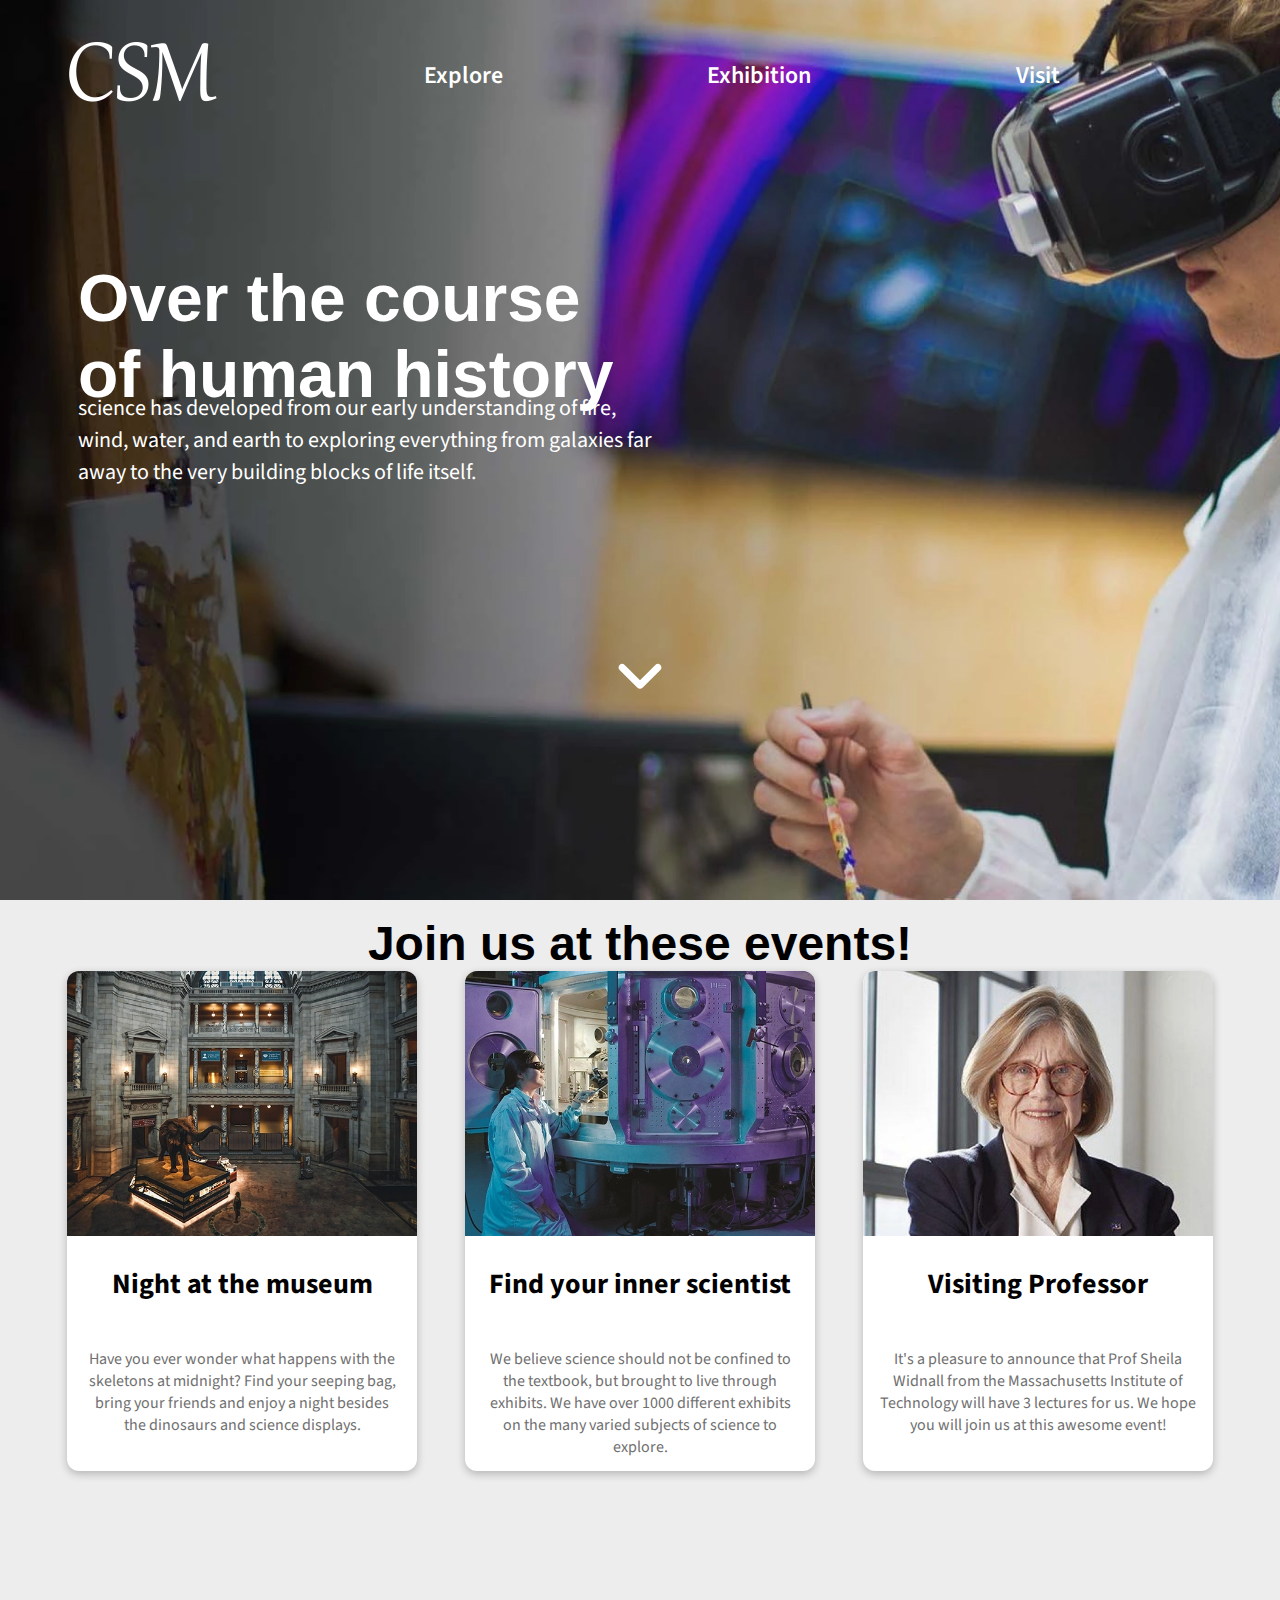
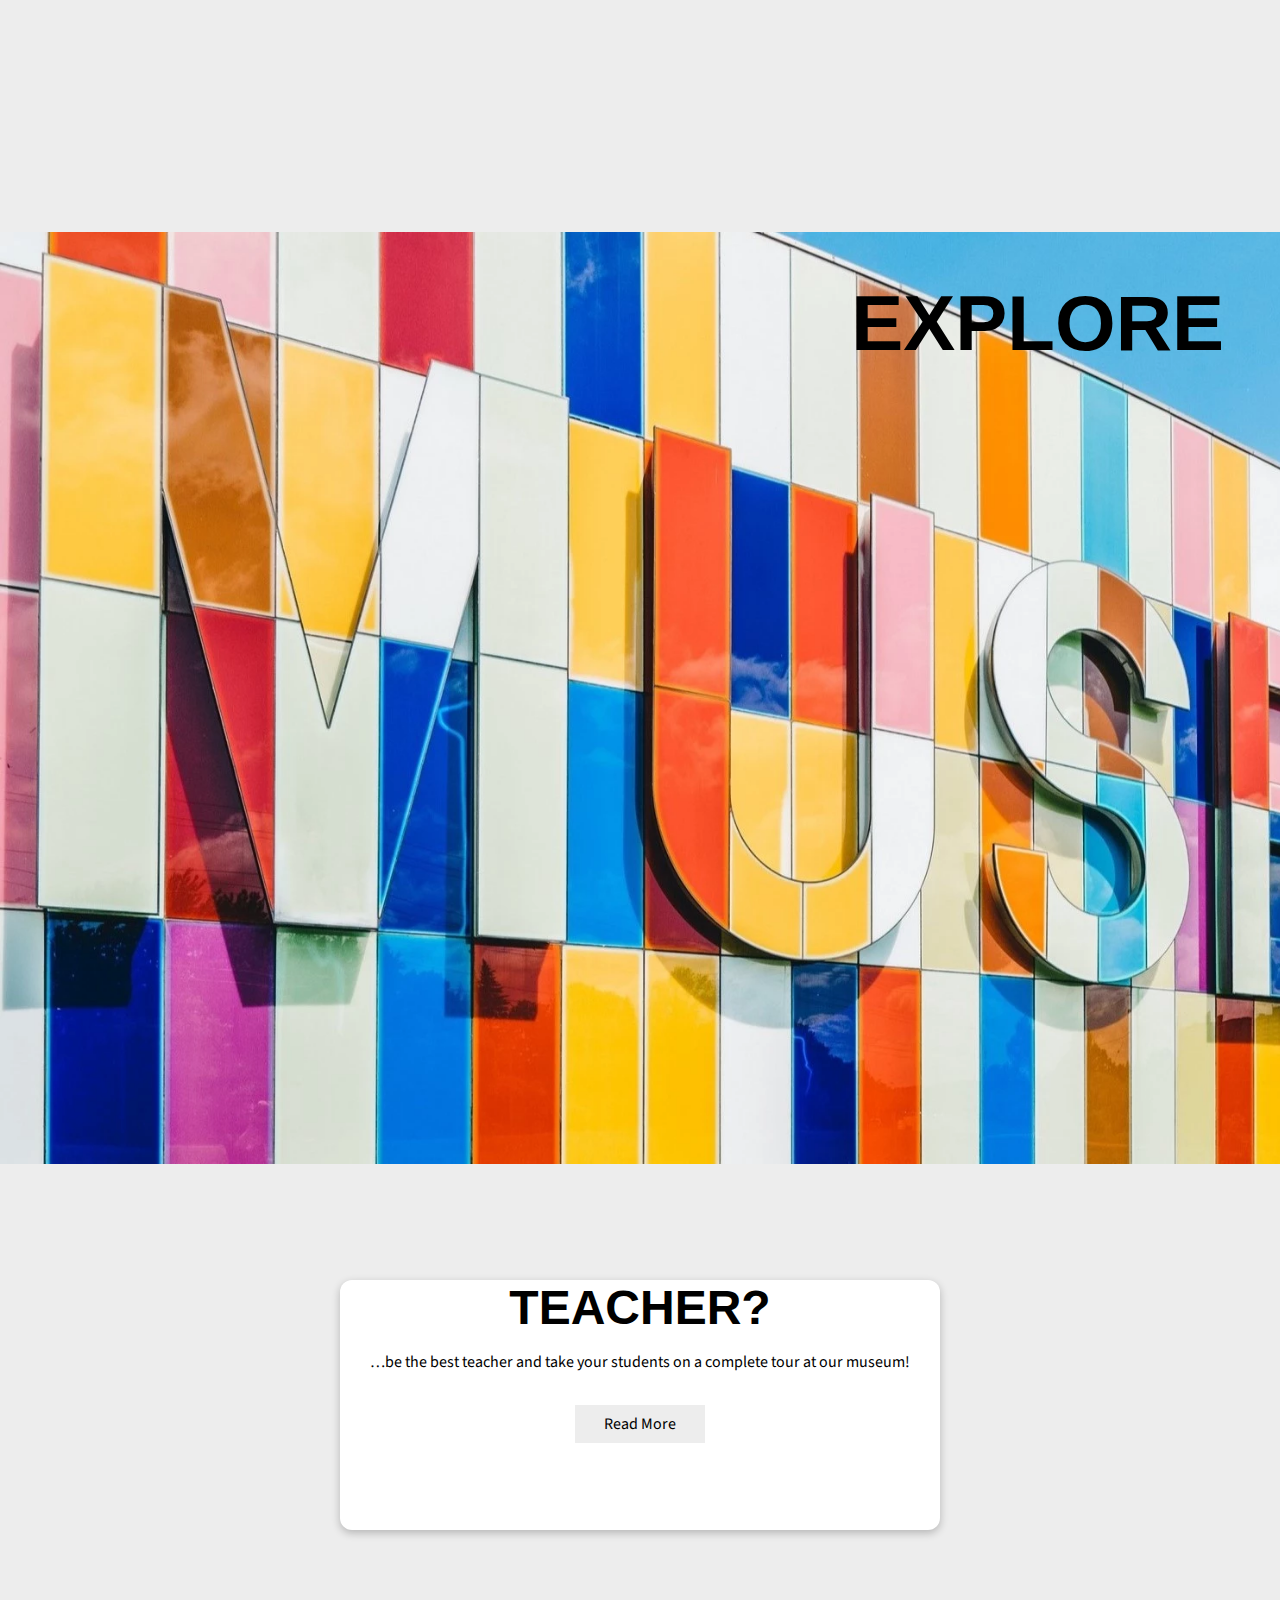
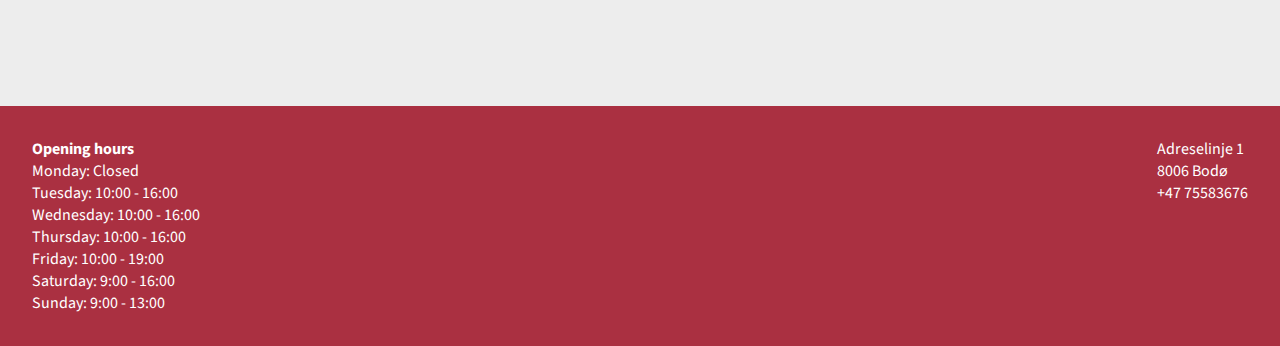
==== index.html @ 7b99c21f "first commit" ====
<!DOCTYPE html>
<html lang="en">

<head>
    <meta charset="UTF-8">
    <meta http-equiv="X-UA-Compatible" content="IE=edge">
    <meta name="viewport" content="width=device-width, initial-scale=1.0">
    <meta name="description" content="Community Science Museum is an active and fun museum in Bodø">
    <title>CSM - Frontpage</title>
    <link rel="stylesheet" href="css/index.css">
    <link href="https://fonts.cdnfonts.com/css/gabriola" rel="stylesheet">
    <link rel="preconnect" href="https://fonts.googleapis.com">
    <link rel="preconnect" href="https://fonts.gstatic.com" crossorigin>
    <link href="https://fonts.googleapis.com/css2?family=Source+Sans+Pro:wght@400;600;700&display=swap"
        rel="stylesheet">
</head>

<body>
    <a class="skip-main" href="#main">Skip to main content</a>

    <header id="fp-profile">
        <div class="page-width">
            <nav>
                <a href="index.html"><img src="images/csm_logo.webp" alt="CSMs logo - To the homepage"></a>
                <ul class="flex main-nav">
                    <li><a href="explore.html">Explore</a></li>
                    <li><a href="#main">Exhibition</a></li>
                    <li><a href="visit.html">Visit</a></li>
                </ul>
            </nav>
            <div class="fp-text">
                <h1>Over the course of human history</h1>
                <p class="ingress">science has developed from our early understanding of fire,
                    wind, water, and earth to exploring everything from
                    galaxies far away to the very building blocks of life itself.</p>
            </div>
            <div class="flex jus-cent">
                <a id="toMain" href="#main">
                    <svg xmlns="http://www.w3.org/2000/svg" viewBox="0 0 448 512">
                        <!--! Font Awesome Pro 6.2.1 by @fontawesome - https://fontawesome.com License - https://fontawesome.com/license (Commercial License) Copyright 2022 Fonticons, Inc. -->
                        <path
                            d="M201.4 374.6c12.5 12.5 32.8 12.5 45.3 0l160-160c12.5-12.5 12.5-32.8 0-45.3s-32.8-12.5-45.3 0L224 306.7 86.6 169.4c-12.5-12.5-32.8-12.5-45.3 0s-12.5 32.8 0 45.3l160 160z" />
                    </svg>
                </a>
            </div>

            </svg>

        </div>
    </header>
    <main>
        <section id="main" class="vh100 text-center">
            <h2>Join us at these events!</h2>
            <div class="flex gap3 jus-cent center mobile-col">
                    <a href="night.html">
                    <div class="card flex column">
                        <img src="images/nightmuseum.webp" width="300"
                            alt="Empty museum at night time with elephant on display">
                        <h3 class="text-center">Night at the museum</h3>
                        <p>Have you ever wonder what happens
                            with the skeletons at midnight?
                            Find your seeping bag, bring your
                            friends and enjoy a night besides
                            the dinosaurs and science displays.</p>
                    </div>
            </a>
            <a href="innerscience.html">
                <div class="card flex column">
                    <img src="images/innerscientist.webp" width="300" alt="Girl looking into a machine">
                    <h3>Find your inner scientist</h3>
                    <p>We believe science should not be
                        confined to the textbook, but brought
                        to live through exhibits. We have over
                        1000 different exhibits on the many
                        varied subjects of science to explore. </p>
                </div>
            </a>
            <a href="professor.html">
                <div class="card flex column">
                    <img src="images/professorShelia.webp" width="300"
                        alt="Professor Sheila Widnall from the Massachusetts Institute of Technology ">
                    <h3>Visiting Professor</h3>
                    <p>It's a pleasure to announce that Prof
                        Sheila Widnall from the Massachusetts
                        Institute of Technology will have
                        3 lectures for us. We hope
                        you will join us at this awesome event!</p>
                </div>
            </a>
            </div>

        </section>
        <section id="explore" class="vh100">
            <a href="explore.html">
                <h2>EXPLORE</h2>
            </a>
        </section>
        <section class="flex jus-cent text-center vh50 center">
            <div class="fp-lower flex gap1 column center">
                <h2>TEACHER?</h2>
                <P>…be the best teacher and take your students on a complete tour at our museum!</P>
                <a href="teachers.html" role="button" class="readmore">Read More</a>
            </div>
        </section>
    </main>
    <footer>
        <div class="page-width flex just-space">
            <div class="footer-col1 flex column">
                <strong>Opening hours</strong>
                <p>Monday: Closed</p>
                <p>Tuesday: 10:00 - 16:00</p>
                <p>Wednesday: 10:00 - 16:00</p>
                <p>Thursday: 10:00 - 16:00</p>
                <p>Friday: 10:00 - 19:00</p>
                <p>Saturday: 9:00 - 16:00</p>
                <p>Sunday: 9:00 - 13:00</p>
            </div>
            <div class="footer-col2">
                <p>Adreselinje 1</p>
                <p>8006 Bodø</p>
                <p>+47 75583676</p>
            </div>
        </div>
    </footer>
</body>

</html>
---- css/index.css ----
html, body {
    margin: 0;
    font-family: 'Source Sans Pro', sans-serif;
    background-color: #ededed;
    scroll-behavior: smooth;
}
* :focus {
    outline: 5px solid #49121a;
}
nav img:hover {
    transform: scale(1.1);}
nav ul li:hover {
    transform: scale(1.2);
}
a.skip-main {
    left:-999px;
    position:absolute;
    top:auto;
    width:1px;
    height:1px;
    overflow:hidden;
    z-index:-999;
}
a.skip-main:focus, a.skip-main:active {
    color: #fff;
    background-color:#000;
    left: auto;
    top: auto;
    width: 30%;
    height: auto;
    overflow:auto;
    margin: 10px 35%;
    padding:5px;
    border-radius: 15px;
    border:4px solid yellow;
    text-align:center;
    font-size:1.2em;
    z-index:999;
}

p { margin:0 }

h1, h2 {
    font-family: 'Gabriola', sans-serif !important;
    margin: 0;
}

h1 {
    font-size: 66px;
}

h2 {
    font-size: 48px;
}

h3 {
    font-size: 28px;
}

iframe { 
    width: 80%;
}

#fp-profile {
    background-image: url(../images/profileVR.webp);
    background-size: cover;
    object-fit: cover;
    min-height: 100vh;
    color: #fff;
}

#fp-profile svg {
    margin-top: 6rem !important;
    fill: #fff;
    width: 50px;
}
.ingress {
    font-size: 22px;
}
.text-black {
    color: #000 !important;
}
.text-white {
    color: #fff !important;
}
.page-width {
    max-width: 1900px;
    margin: 0 auto;
}
.gap1 {
    gap: 1rem;
}
.gap3 {
    gap: 3rem;
}
.p1 {
    padding: 1rem;
}
.p3 {
    padding: 3rem;
}
.w50 {
    width: 50%;
}

.jus-cent {
    justify-content: center;
}
header {
    background-color: #AA3041;
}
nav {
    display: flex;
    align-items: center;
    justify-content: space-between;
    padding: 2rem 2rem;
    margin: 0 2rem;
}

.main-nav {
    justify-content: space-evenly;
    gap: 3rem;
    flex:2;
    font-size: 24px;
    list-style: none;

}
.main-nav a {
    color: #fff;
    text-decoration: none;
    font-weight: 600;
}
.flex {
    display: flex;
}
.flex1 {
    flex: 1;
}
.flex2 {
    flex: 2;
}
.just-space {
    justify-content: space-between;
}
.center {
    align-items: center;
}
.column {
    flex-direction: column;
}

.fp-text {
    /* background-color: #fff; */
    padding: 30px;
    box-sizing: border-box;
    width: 50%;
    margin: 5rem 0rem 2rem 3rem;
}

.fp-text h1 {
    margin-bottom: -20px;
}

.vh100 {
    min-height: 100vh;
    padding: 1rem;
}
.vh50 {
    height: 50vh;
    padding: 1rem;
}
.text-center {
    text-align: center;
}

.card {
    box-sizing: border-box;
    box-shadow: rgba(0, 0, 0, 0.24) 0px 3px 8px;
    border-radius: 0.75rem;
    width: 350px;
    background-color: #fff;
    height: 500px;
    color: #000;
}
.m-t {
    margin-top: 20px;
}
.card img {
    flex-shrink: 0;
    min-width: 100%;
    border-top-left-radius: 0.75rem;
    border-top-right-radius: 0.75rem;
}

.card p {
    padding: 1rem;
    color: #707070;
}
#main a:link {
    text-decoration: none !important;
}

#explore {
    background-image: url(../images/museumfromoutside.webp);
    background-size: cover;
    object-fit: cover;
}

#explore h2 {
    float: right;
    margin: 30px 40px 0 0;
    font-size: 78px;
    color: #000;
    
}
#explore h2:hover {
    color: #fff;
    transform: scale(1.2);
}

.fp-lower {
    border-radius: 0.75rem;
    width: 600px;
    background-color: #fff;
    height: 250px;
    box-shadow: rgba(0, 0, 0, 0.24) 0px 3px 8px;
}
#explore-profile {
    background-image: url(../images/mooneclipse.webp);
    background-size: cover;
    object-fit: cover;
    color: #fff;
}
#explore-profile h1 {
    padding-top: 18rem;
    padding-bottom: 3rem;

}
.explore-box {
    margin: 100px 0 0 0;
    height: 237px;
}

.explore-box:nth-of-type(even) {
    flex-direction: row-reverse;
}
.explore-box img {
    background-color: #000;
    object-fit: cover;
}
.explore-text {
    background-color: #000;
    color: #fff;
    padding: 10px 25px;
    height: 277px;
}
#research {
    background-image: url(../images/manlookinginmicroscope.webp);
    background-size: cover;
}
#teacher {
    background-image: url(../images/skeleton.webp);
    background-size: cover;
}
.readmore {
    width: 130px;
    padding: 0.5rem;
    margin: 1rem 0;
    box-sizing: border-box;
    background-color: #ededed;
    text-align: center;
    text-decoration: none;
    color: #000;
}
.readmore:hover {
    background-color: #AA3041;
    color: #fff;
}

.explore-50 {
    height: 277px;
    color: #fff;
    padding: 10px 25px;
    /* width: 100%; */
}

.explore-small {
    width: 100%;
    margin: 100px 0;
    gap: 1rem;

}
footer {
    color: #fff;
    background-color: #AA3041;
    padding: 2rem;
    margin-top: 60px;
}
.footer-col1, .footer-col2 {
    max-width: 300px;
}

#article {
max-width: 900px;
    margin: 0 auto;
}

#article p{
    font-size: 14px;
}

.nth-row:nth-of-type(even) {
    flex-direction: row-reverse;
}

.nth-row img:nth-of-type(even) {
margin: 0 10px 0 30px;
}

.nth-row img {
    width: 100%;
    margin: 0 30px 0 10;
}
.item {
    flex: 1 1 0px;
}

#research-pf {
    background-image: url(../images/manlookingatcels.webp);
    background-size: cover;
    object-fit: cover;
    min-height: 50vh;
    color: #fff;
    margin-top: -80px;
    background-position:center;
}
.teach-img {
    margin: 50px 0;
}
.ticket-box {
    background-color: #AA3041;
    width: 40%;
    color: #fff;
    padding: 1rem 3rem;
}
.grid {
    display: grid;
    grid-template-columns: 1fr 1fr;
}
.ticket-box a {
    color: #fff;
}
.marg-top {
    margin-top: 40px;
}
.grid-img {
    display: flex;
    align-items: center;
    justify-content: center;
}
.grid-img img {
    max-width: 600px;
    object-fit: cover;
}
#christmas {
    background-image: url(../images/christmas.webp);
}
#winter {
    background-image: url(../images/ice.webp);
}
#easter {
    background-image: url(../images/easter.webp);
}


@media only screen and (max-width: 1200px) {
.card {
    width: 100%;
}


}

@media only screen and (max-width: 1000px) {
.fp-text {
    width: 80%;
}
.mobile-col {
    flex-direction: column !important;
}
.card {
    width: 500px;
    height: 600px;
}
#toMain {
    display: none;
}
.ticket-box {
    width: 90%;
    padding: 1rem 1rem;
}
}

@media only screen and (max-width: 880px) {
.explore-small {
    flex-direction: column;
}
.explore-box {
    margin: 50px 0 150px 0;
}
.explore-box img {
    width: 40%;
    height: 350px;
}
.grid img {
    width: 100%
}

.explore-text{
height: 330px;
}
.grid {
    grid-template-columns: 1fr;
}
}
@media only screen and (max-width: 600px) {
    h1 {
        font-size:48px;
    }
    h2 {
        font-size: 36px;
    }
ul.flex.main-nav {
    flex-wrap: wrap;

}
.card {
    width: 100%;    
}
.fp-text h1 {
    font-size: 32px;
    margin: 0;
}
.ingress {
    font-size: 14px;
}
nav img {
    height: 50px;
}
}

@media only screen and (max-width: 500px) {

}
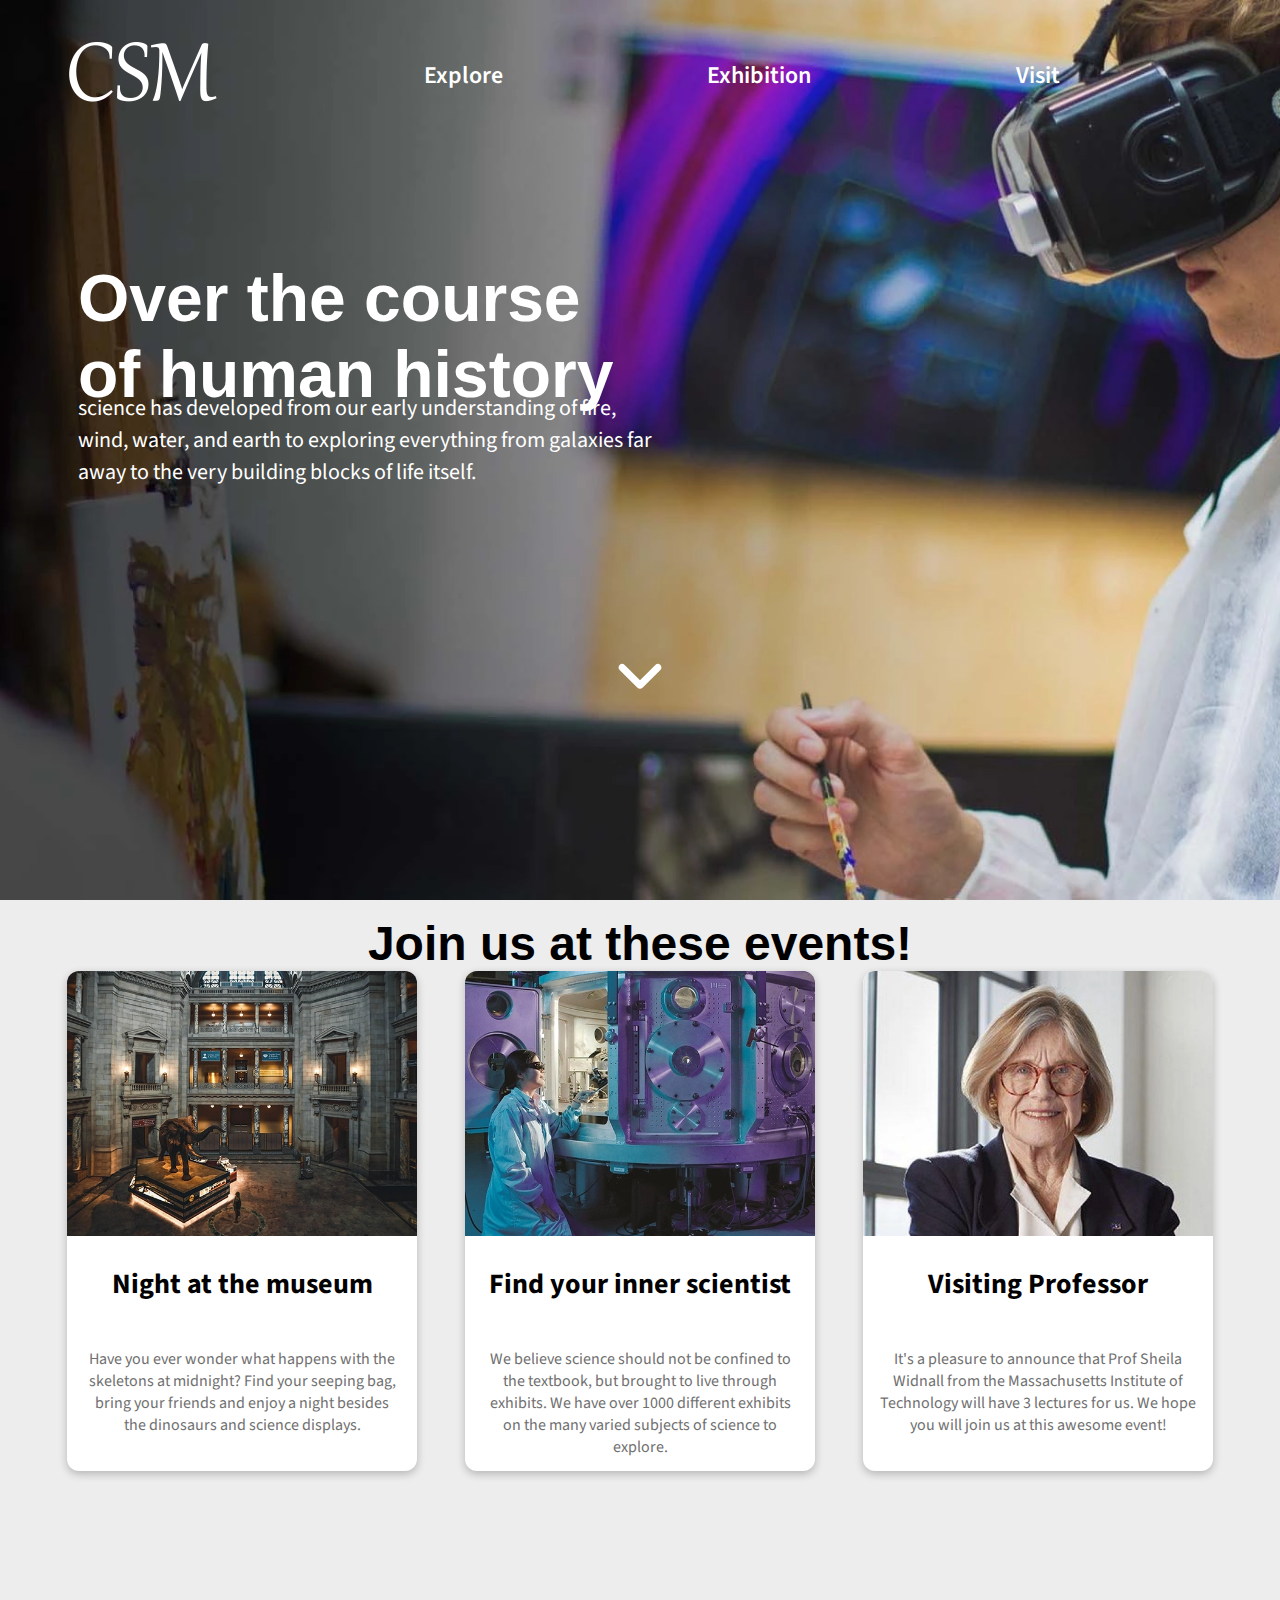
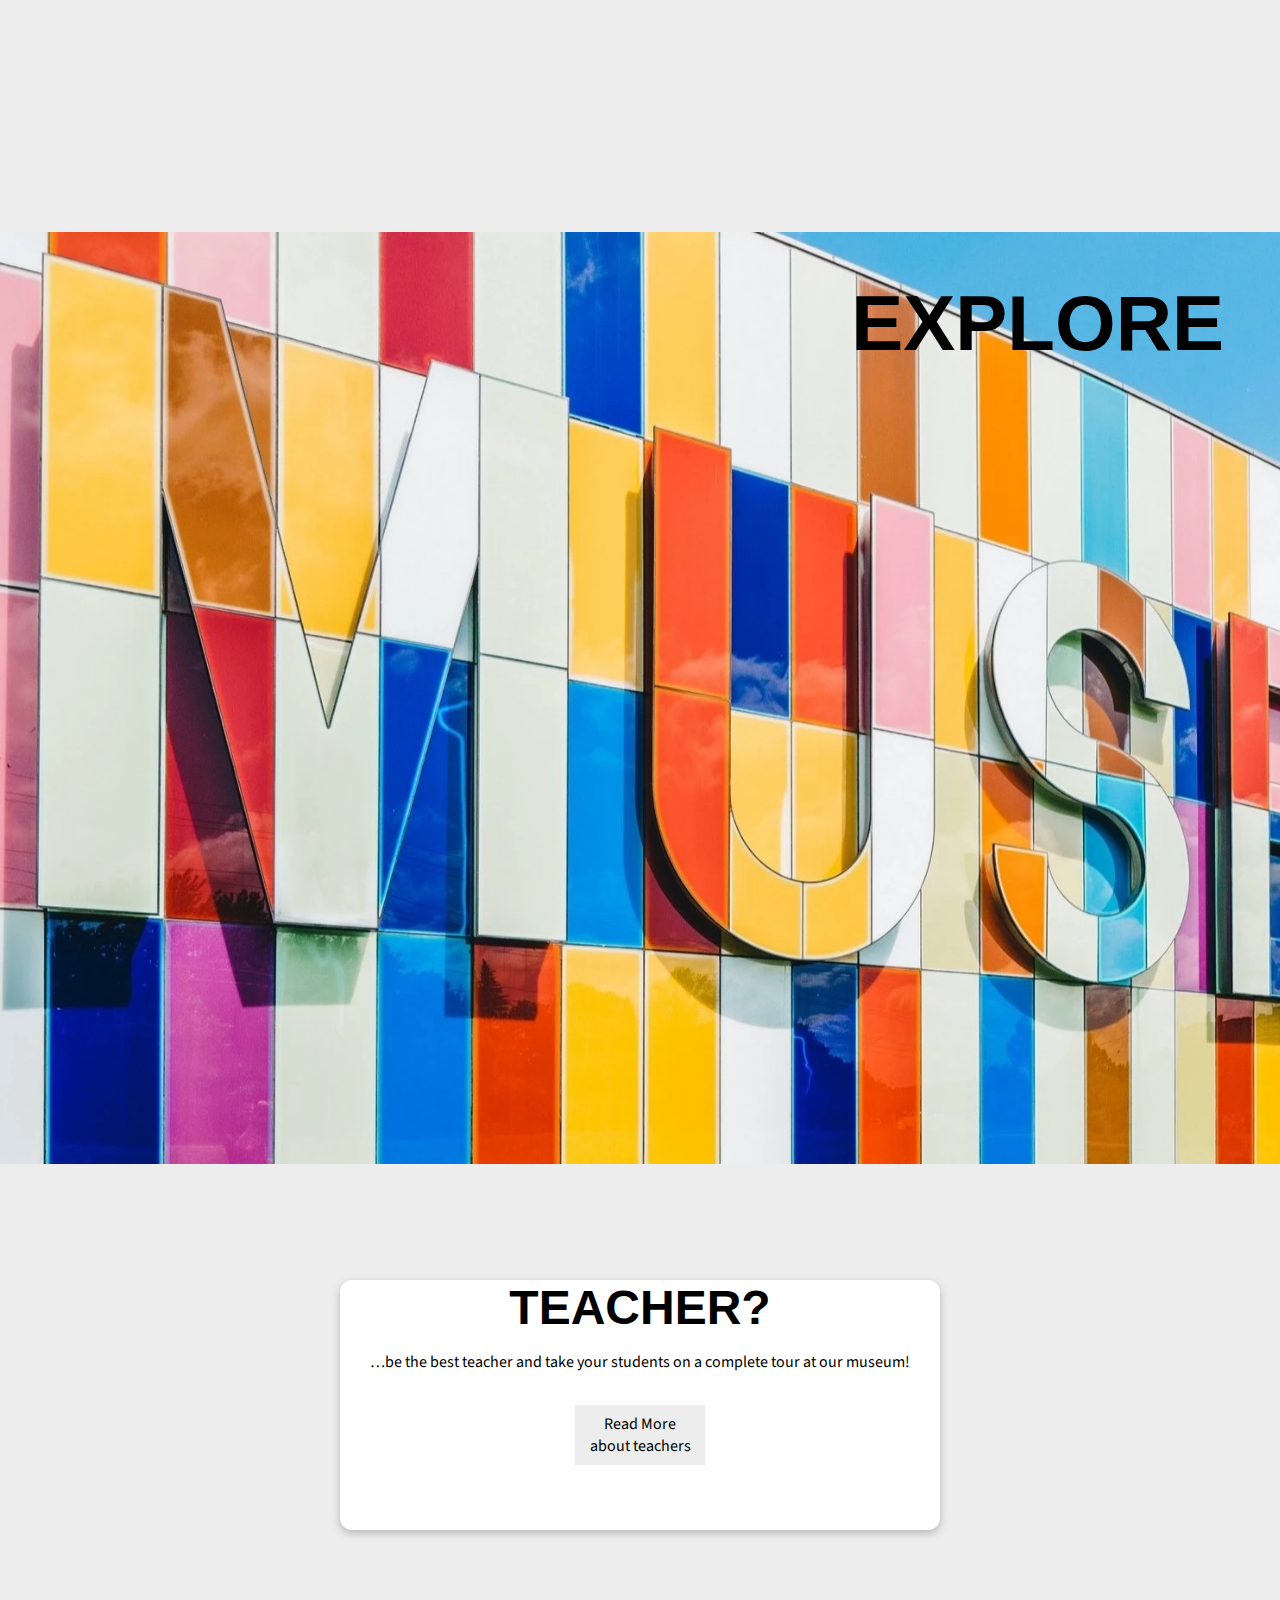
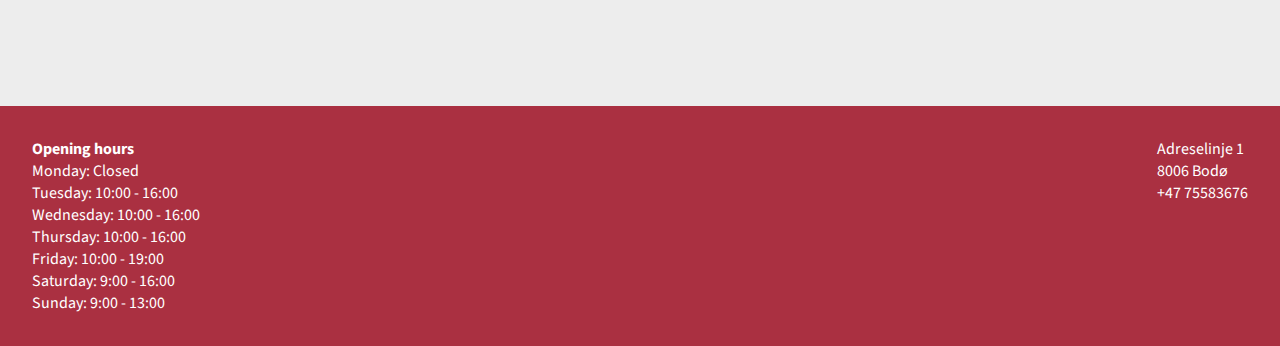
==== commit 95c2a983: "Update index.html" ====
--- a/index.html
+++ b/index.html
@@ -35,7 +35,7 @@
                     galaxies far away to the very building blocks of life itself.</p>
             </div>
             <div class="flex jus-cent">
-                <a id="toMain" href="#main">
+                <a id="toMain" href="#main" aria-label="To Main">
                     <svg xmlns="http://www.w3.org/2000/svg" viewBox="0 0 448 512">
                         <!--! Font Awesome Pro 6.2.1 by @fontawesome - https://fontawesome.com License - https://fontawesome.com/license (Commercial License) Copyright 2022 Fonticons, Inc. -->
                         <path
@@ -43,9 +43,6 @@
                     </svg>
                 </a>
             </div>
-
-            </svg>
-
         </div>
     </header>
     <main>
@@ -99,7 +96,7 @@
             <div class="fp-lower flex gap1 column center">
                 <h2>TEACHER?</h2>
                 <P>…be the best teacher and take your students on a complete tour at our museum!</P>
-                <a href="teachers.html" role="button" class="readmore">Read More</a>
+                <a href="teachers.html" role="button" class="readmore">Read More about teachers</a>
             </div>
         </section>
     </main>
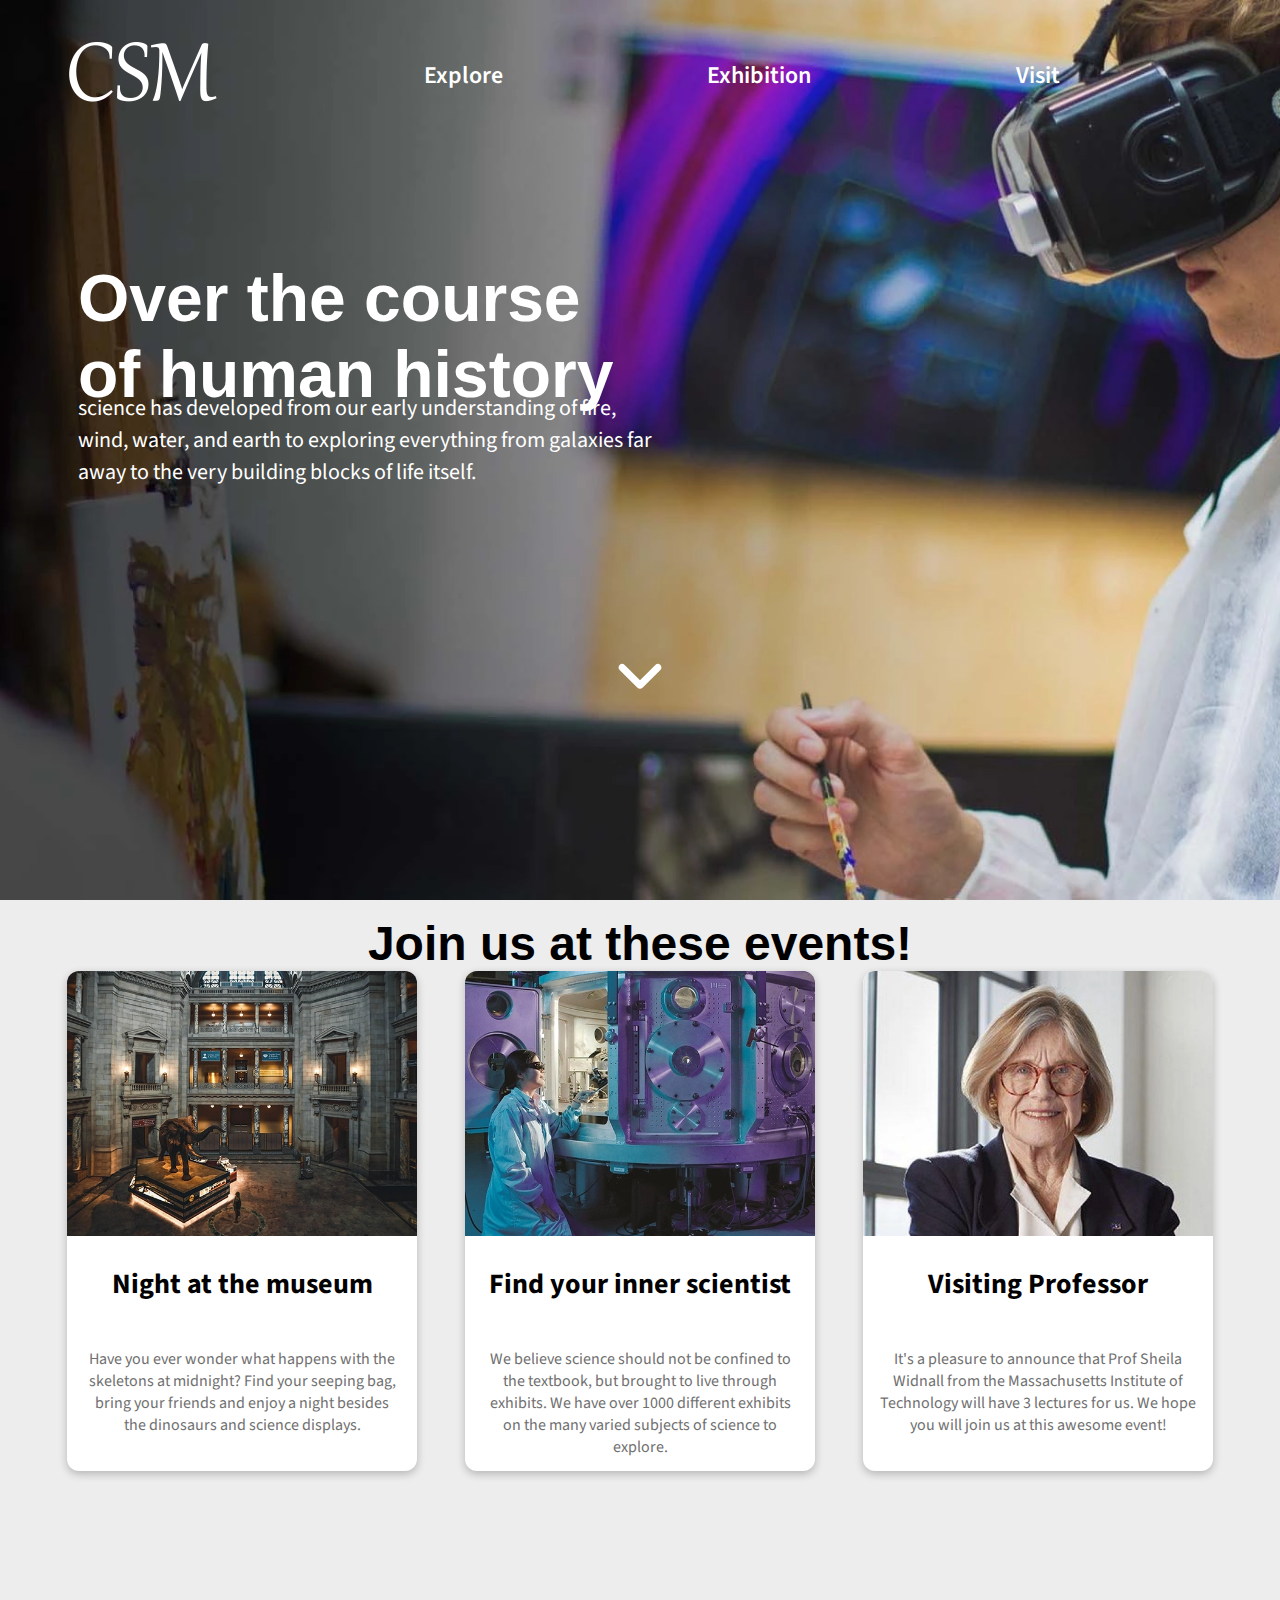
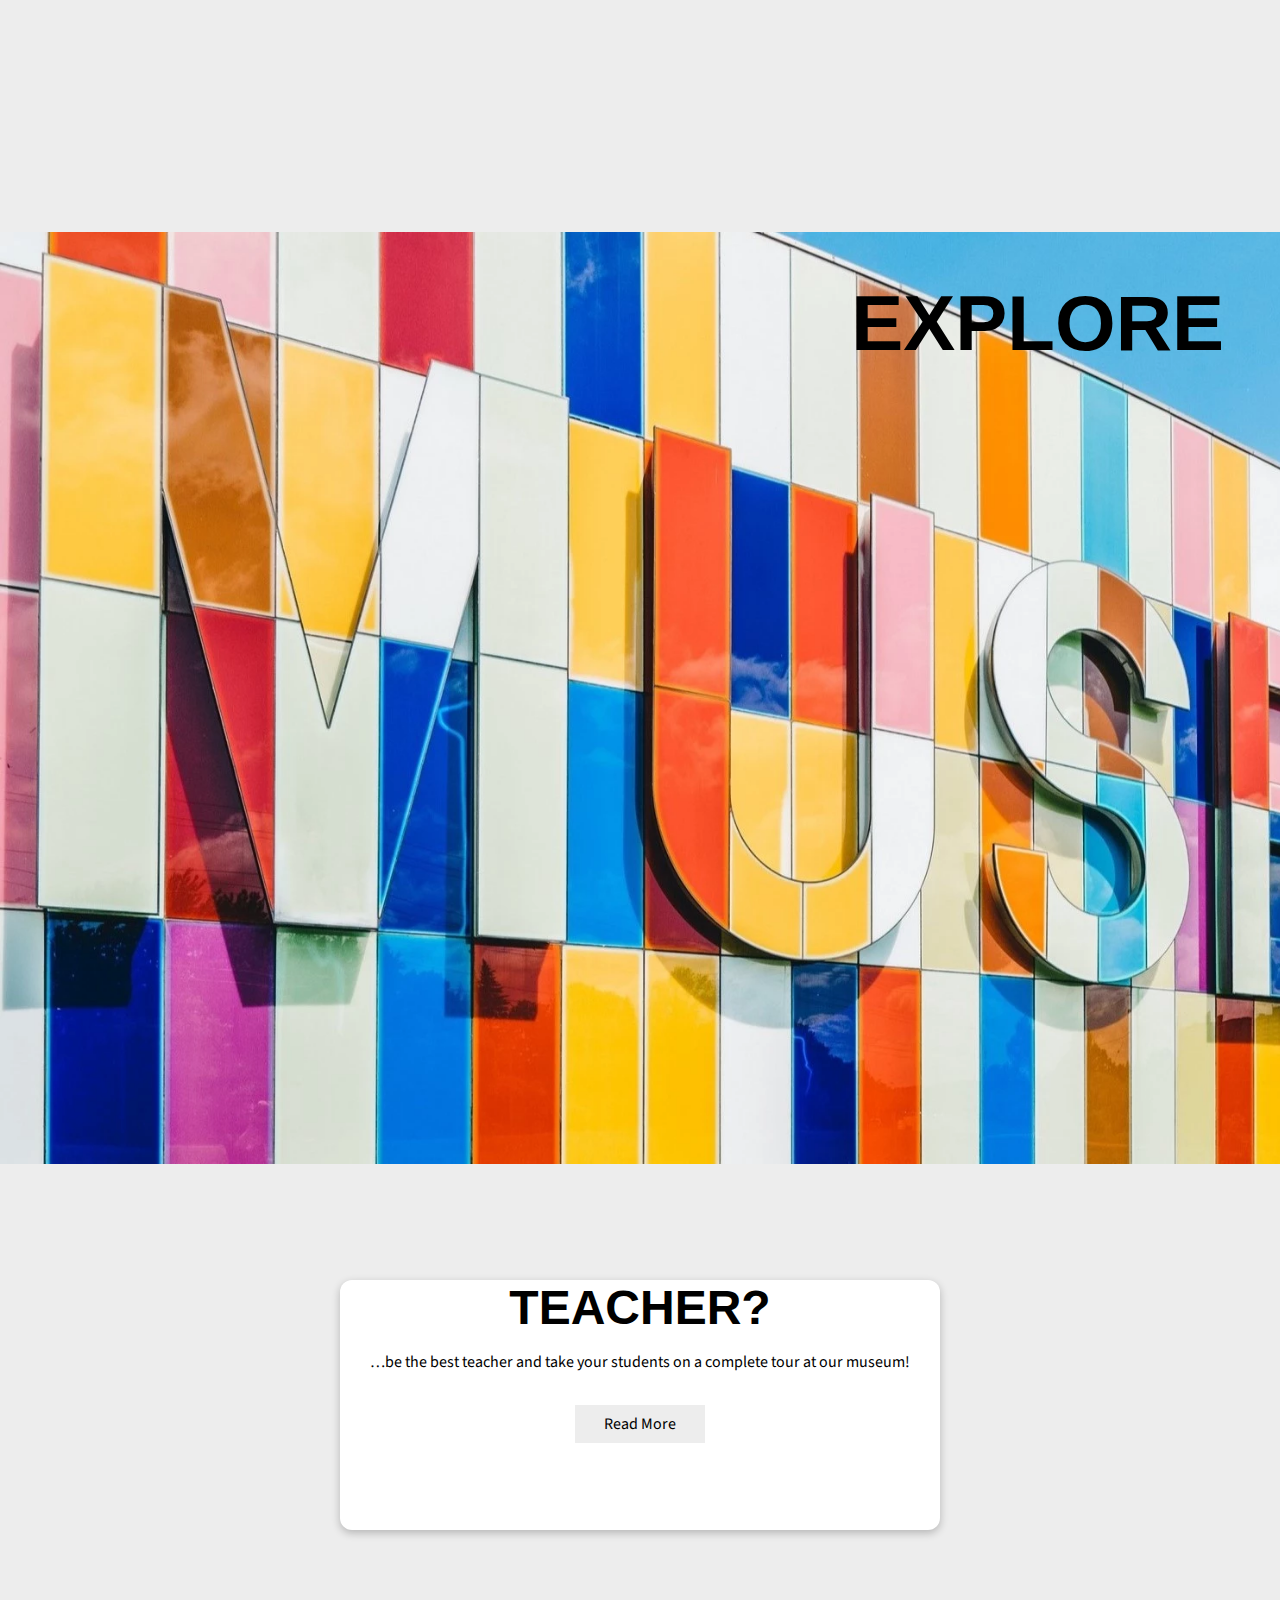
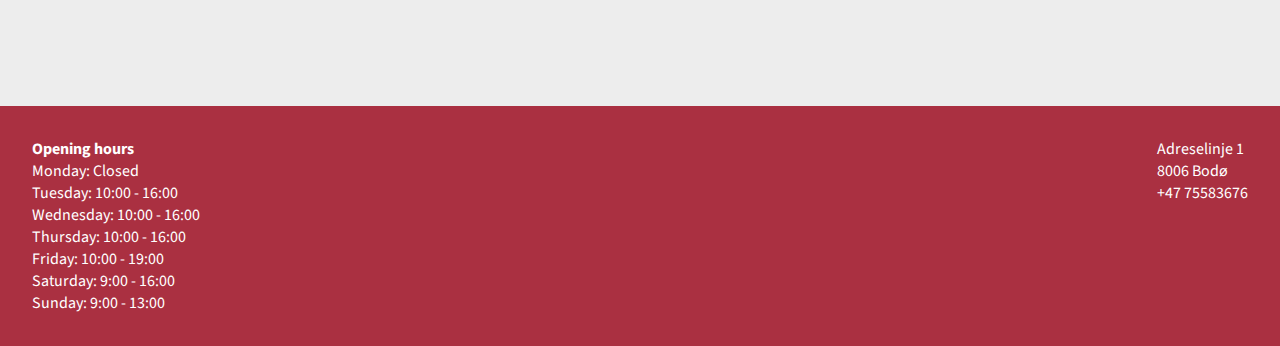
==== commit e95d74de: "Update index.html" ====
--- a/index.html
+++ b/index.html
@@ -96,7 +96,7 @@
             <div class="fp-lower flex gap1 column center">
                 <h2>TEACHER?</h2>
                 <P>…be the best teacher and take your students on a complete tour at our museum!</P>
-                <a href="teachers.html" role="button" class="readmore">Read More about teachers</a>
+                <a href="teachers.html" role="button" class="readmore" aria-label="Link to Teachers page">Read More</a>
             </div>
         </section>
     </main>
--- a/css/index.css
+++ b/css/index.css
@@ -257,10 +257,13 @@
 #research {
     background-image: url(../images/manlookinginmicroscope.webp);
     background-size: cover;
+    background-color: #000;
+
 }
 #teacher {
     background-image: url(../images/skeleton.webp);
     background-size: cover;
+    background-color: #000;
 }
 .readmore {
     width: 130px;
